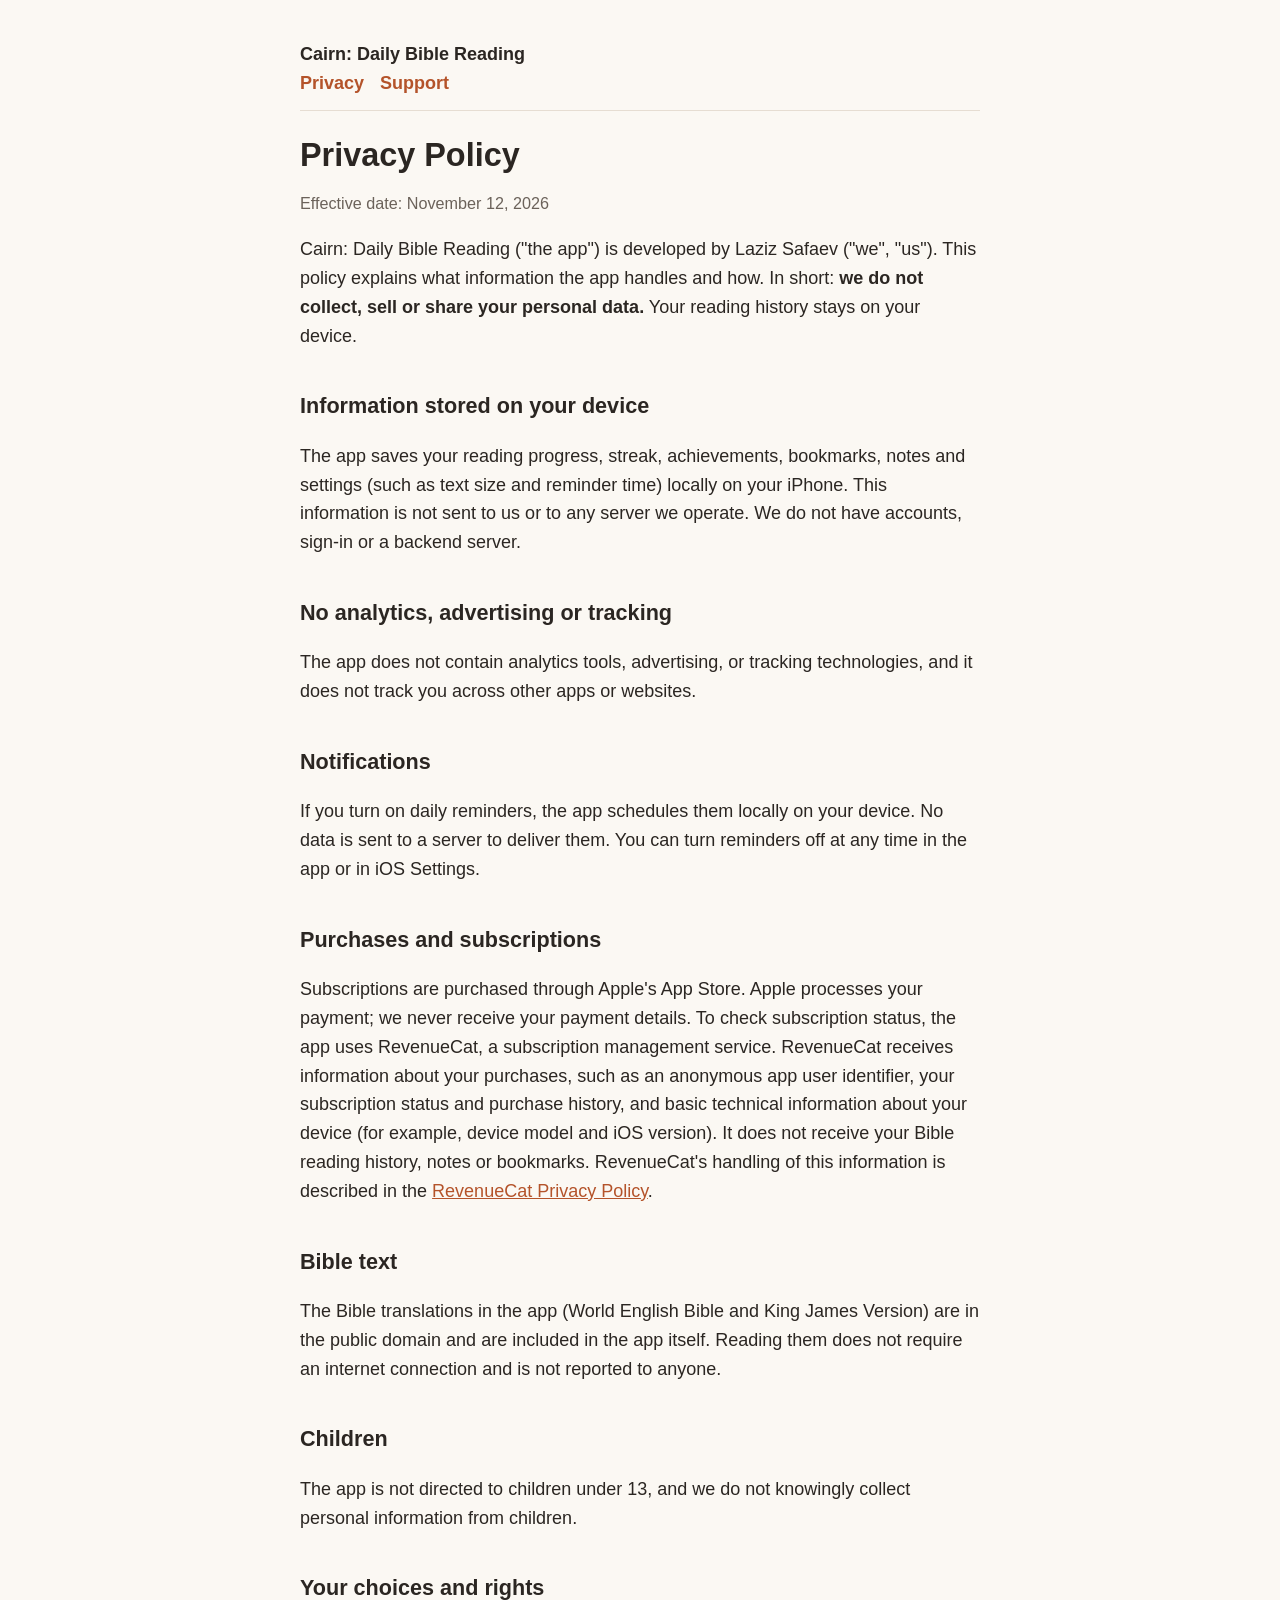
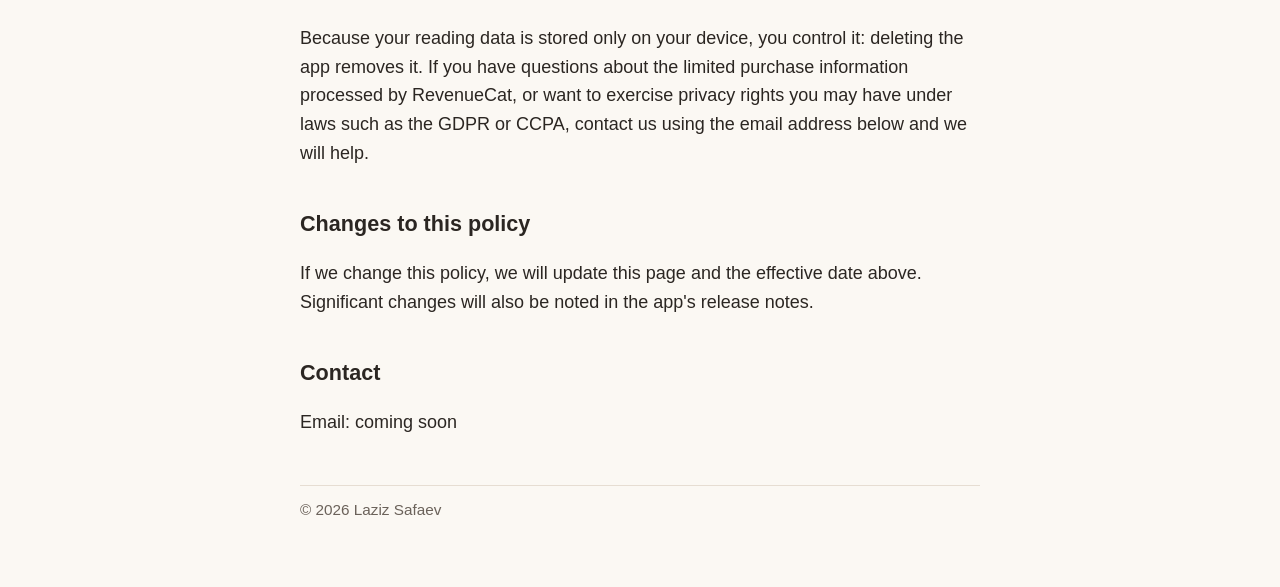
==== privacy.html @ 13e300f4 "Add landing, privacy policy and support pages Co-Authored-By: Claude Opus 5.5 <noreply@anthropic.com" ====
<!doctype html>
<html lang="en">
<head>
<meta charset="utf-8">
<meta name="viewport" content="width=device-width, initial-scale=1">
<title>Privacy Policy – Cairn: Daily Bible Reading</title>
<link rel="stylesheet" href="style.css">
</head>
<body>
<main>
<header>
  <a href="./">Cairn: Daily Bible Reading</a>
  <nav><a href="privacy.html">Privacy</a><a href="support.html">Support</a></nav>
</header>

<h1>Privacy Policy</h1>
<p class="muted">Effective date: November 12, 2026</p>

<p>Cairn: Daily Bible Reading ("the app") is developed by Laziz Safaev ("we", "us"). This policy explains what information the app handles and how. In short: <strong>we do not collect, sell or share your personal data.</strong> Your reading history stays on your device.</p>

<h2>Information stored on your device</h2>
<p>The app saves your reading progress, streak, achievements, bookmarks, notes and settings (such as text size and reminder time) locally on your iPhone. This information is not sent to us or to any server we operate. We do not have accounts, sign-in or a backend server.</p>

<h2>No analytics, advertising or tracking</h2>
<p>The app does not contain analytics tools, advertising, or tracking technologies, and it does not track you across other apps or websites.</p>

<h2>Notifications</h2>
<p>If you turn on daily reminders, the app schedules them locally on your device. No data is sent to a server to deliver them. You can turn reminders off at any time in the app or in iOS Settings.</p>

<h2>Purchases and subscriptions</h2>
<p>Subscriptions are purchased through Apple's App Store. Apple processes your payment; we never receive your payment details. To check subscription status, the app uses RevenueCat, a subscription management service. RevenueCat receives information about your purchases, such as an anonymous app user identifier, your subscription status and purchase history, and basic technical information about your device (for example, device model and iOS version). It does not receive your Bible reading history, notes or bookmarks. RevenueCat's handling of this information is described in the <a href="https://www.revenuecat.com/privacy">RevenueCat Privacy Policy</a>.</p>

<h2>Bible text</h2>
<p>The Bible translations in the app (World English Bible and King James Version) are in the public domain and are included in the app itself. Reading them does not require an internet connection and is not reported to anyone.</p>

<h2>Children</h2>
<p>The app is not directed to children under 13, and we do not knowingly collect personal information from children.</p>

<h2>Your choices and rights</h2>
<p>Because your reading data is stored only on your device, you control it: deleting the app removes it. If you have questions about the limited purchase information processed by RevenueCat, or want to exercise privacy rights you may have under laws such as the GDPR or CCPA, contact us using the email address below and we will help.</p>

<h2>Changes to this policy</h2>
<p>If we change this policy, we will update this page and the effective date above. Significant changes will also be noted in the app's release notes.</p>

<h2>Contact</h2>
<p>Email: <span id="contact-email">coming soon</span></p>

<footer>© 2026 Laziz Safaev</footer>
</main>
</body>
</html>
---- style.css ----
:root { --bg: #fbf8f3; --text: #2b2622; --muted: #6b625a; --accent: #b4532a; --line: #e6ddd2; }
@media (prefers-color-scheme: dark) {
  :root { --bg: #1d1a17; --text: #eee7de; --muted: #b3a89c; --accent: #e08a5c; --line: #3a332d; }
}
* { box-sizing: border-box; }
body { margin: 0; background: var(--bg); color: var(--text);
  font: 18px/1.6 -apple-system, BlinkMacSystemFont, "Segoe UI", Roboto, Helvetica, Arial, sans-serif; }
main { max-width: 720px; margin: 0 auto; padding: 40px 20px 64px; }
header { border-bottom: 1px solid var(--line); margin-bottom: 24px; padding-bottom: 12px; }
header a { color: var(--text); text-decoration: none; font-weight: 600; }
nav a { margin-right: 16px; color: var(--accent); }
h1 { font-size: 1.8em; line-height: 1.25; margin: 0.6em 0 0.3em; }
h2 { font-size: 1.2em; margin-top: 1.8em; }
a { color: var(--accent); }
.muted { color: var(--muted); font-size: 0.9em; }
footer { margin-top: 48px; border-top: 1px solid var(--line); padding-top: 12px; color: var(--muted); font-size: 0.85em; }
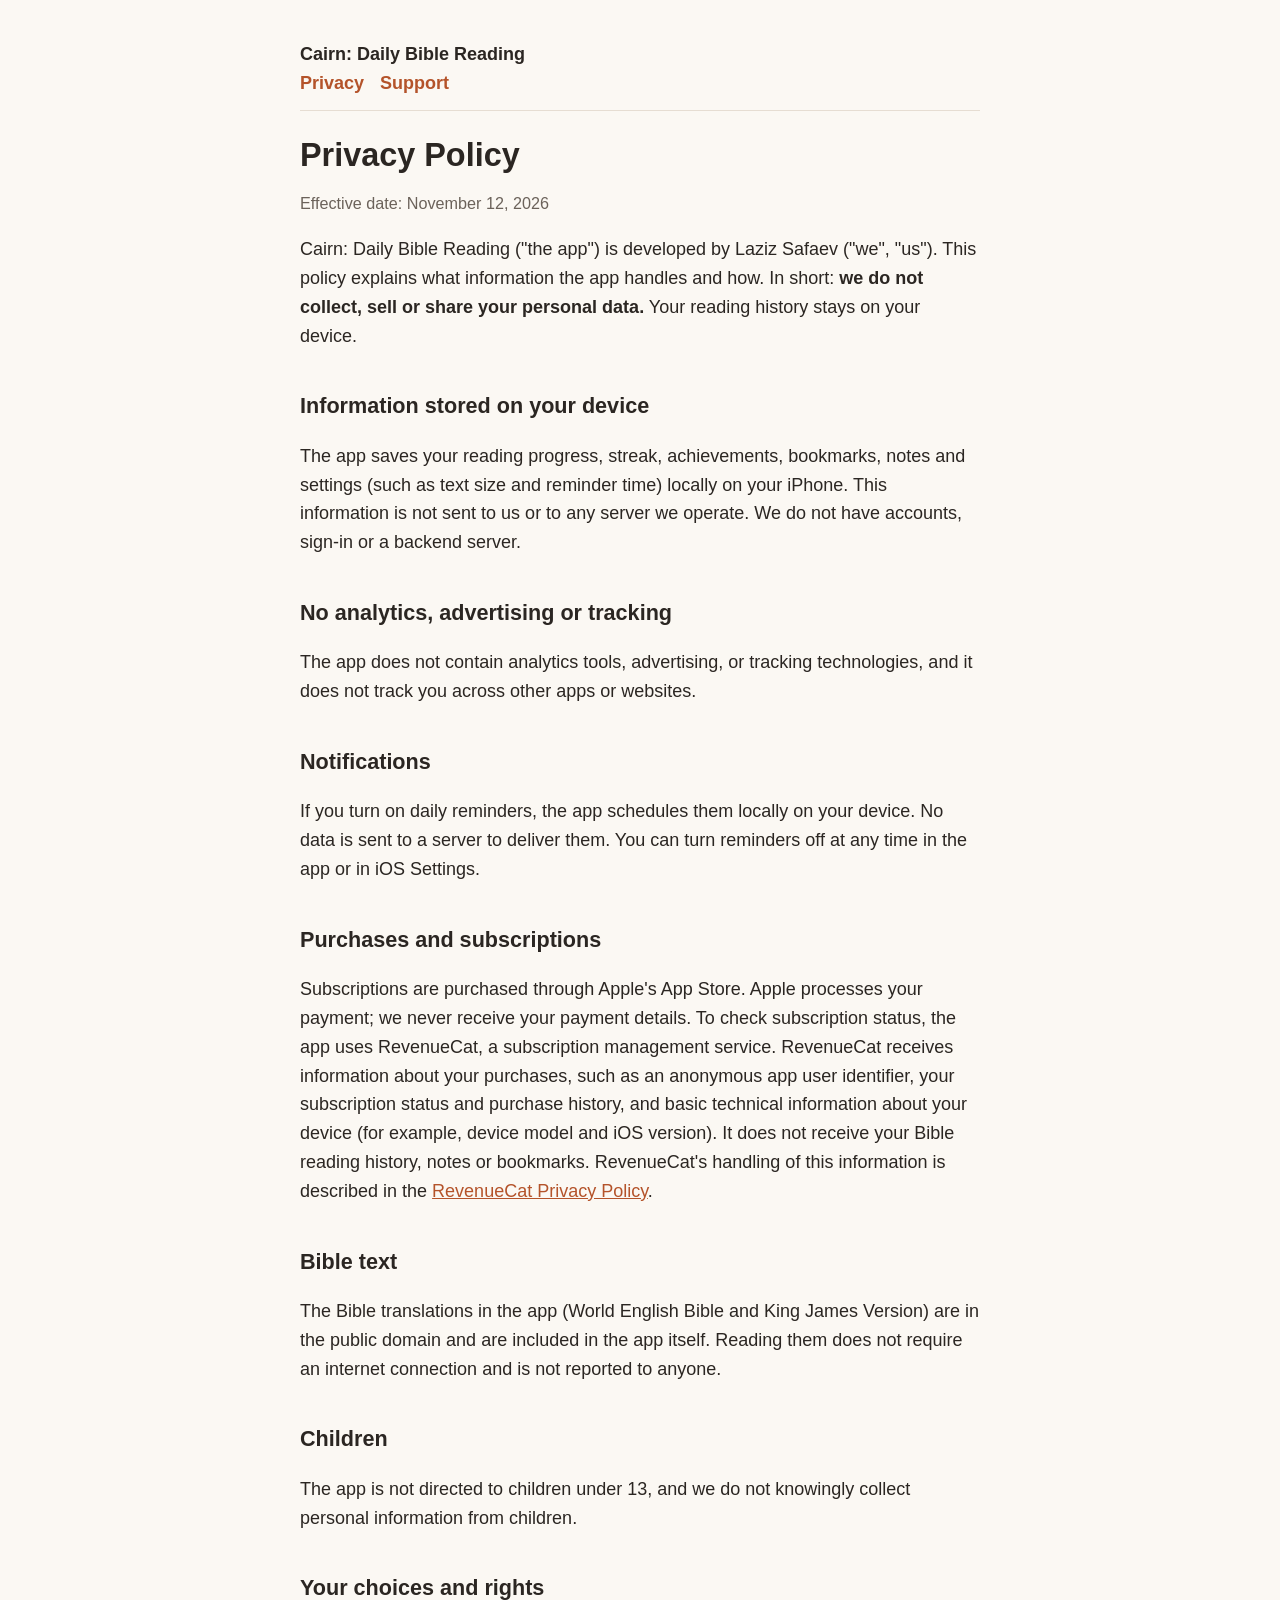
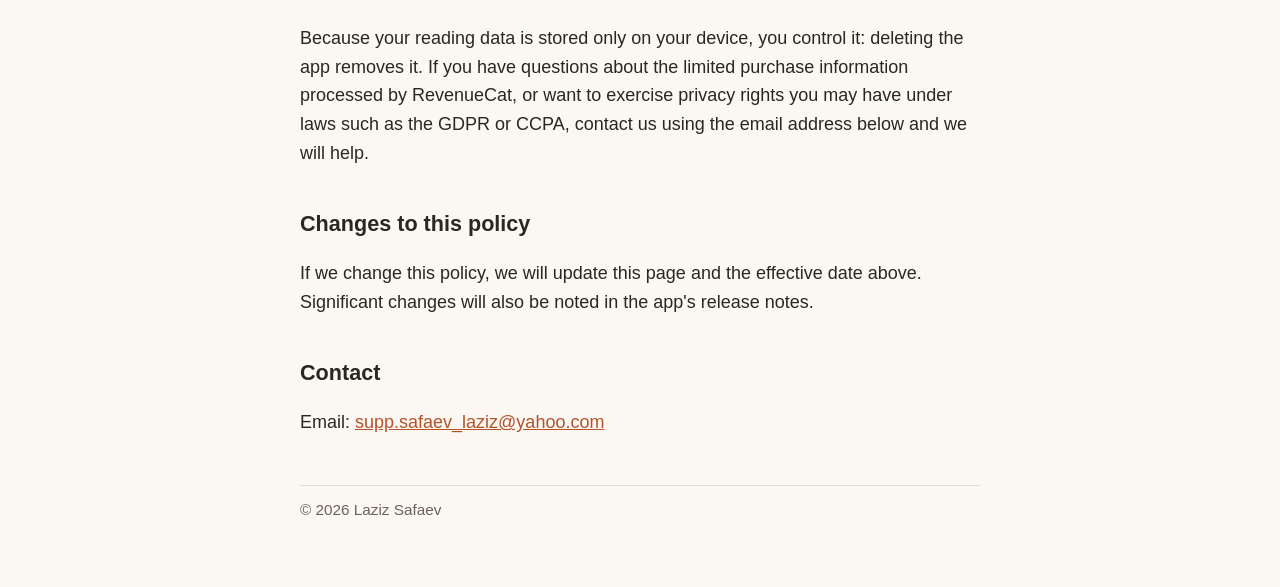
==== commit 66dede32: "Support email Co-Authored-By: Claude Opus 5.5 <noreply@anthropic.com>" ====
--- a/privacy.html
+++ b/privacy.html
@@ -43,7 +43,7 @@
 <p>If we change this policy, we will update this page and the effective date above. Significant changes will also be noted in the app's release notes.</p>
 
 <h2>Contact</h2>
-<p>Email: <span id="contact-email">coming soon</span></p>
+<p>Email: <a id="contact-email" href="mailto:supp.safaev_laziz@yahoo.com">supp.safaev_laziz@yahoo.com</a></p>
 
 <footer>© 2026 Laziz Safaev</footer>
 </main>
